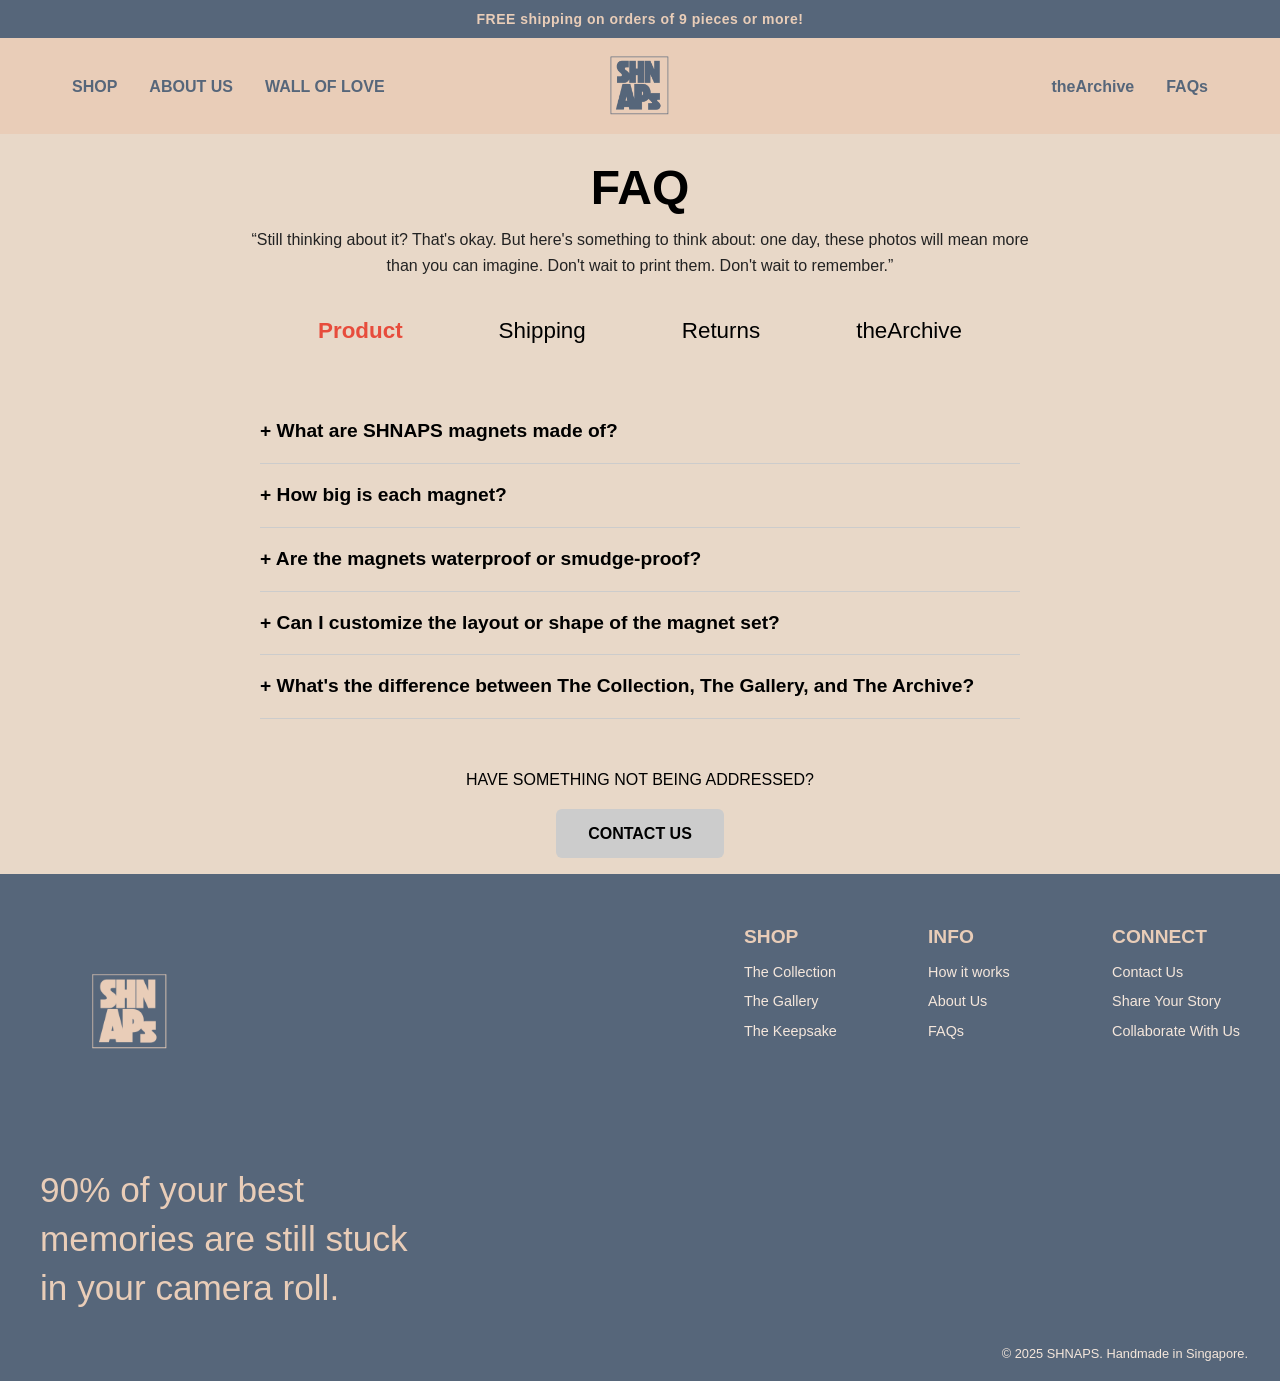
==== faq.html @ 39714084 "Initial commit of new SHNAPS website version" ====
<!DOCTYPE html>
<html lang="en">
<head>
    <meta charset="UTF-8">
    <meta name="viewport" content="width=device-width, initial-scale=1.0">
    <title>Document</title>
    <link rel="stylesheet" href="style.css">
</head>
<body>
    <div class="announcement-bar">
        FREE shipping on orders of 9 pieces or more!
    </div>
    
    <header class="container navbar">
        <div class="navbar-inner">
            <nav class="nav-left">
                <a href="shop.html">SHOP</a>
                <a href="#">ABOUT US</a>
                <a href="walloflove.html">WALL OF LOVE</a>
            </nav>
    
            <div class="logo">
                <a href="index.html">
                    <img src="assets/logos/SHNAPS BLUE LOGO.png" alt="SHNAPS Logo">
                </a>
            </div>
    
            <nav class="nav-right">
                <a href="theArchive.html">theArchive</a>
                <a href="faq.html">FAQs</a>
            </nav>
        </div>
    </header>

    <section class="faq-page">

        <h1 class="faq-heading">FAQ</h1>
        <p class="faq-subtext">
            “Still thinking about it? That's okay. But here's something to think about: one day, these photos will mean more
            than you can imagine. Don't wait to print them. Don't wait to remember.”
        </p>

        <div class="faq-tabs">
            <button class="tab active" data-tab="product">Product</button>
            <button class="tab" data-tab="shipping">Shipping</button>
            <button class="tab" data-tab="returns">Returns</button>
            <button class="tab" data-tab="archive">theArchive</button>
        </div>

        <div class="faq-content" id="product">
            <div class="faq-item">
                <div class="faq-question">What are SHNAPS magnets made of?</div>
                <div class="faq-answer">
                    Each magnet is made with high-quality photo paper and a strong magnetic backing, finished with a matte
                    coating to resist fingerprints and light scratches.
                </div>
            </div>
            <div class="faq-item">
                <div class="faq-question">How big is each magnet?</div>
                <div class="faq-answer">Each magnet measures 5x5cm for the standard size, and 7.5x7.5cm for the jumbo size.
                </div>
            </div>

            <div class="faq-item">
                <div class="faq-question">Are the magnets waterproof or smudge-proof?</div>
                <div class="faq-answer">Yes! All magnets are smudge-proof and water-resistant thanks to their matte finish.</div>
            </div>


            <div class="faq-item">
                <div class="faq-question">Can I customize the layout or shape of the magnet set?</div>
                <div class="faq-answer">While we offer fixed layouts, we occasionally open up slots for custom designs — stay
                    tuned on our IG!</div>
            </div>
            <div class="faq-item">
                <div class="faq-question">What's the difference between The Collection, The Gallery, and The Archive?</div>
                <div class="faq-answer">The Collection (9pcs), The Gallery (18pcs), and The Archive (48pcs/108pcs) vary in
                    number of magnets and packaging style — The Archive includes a board!</div>
            </div>
        </div>

        <div class="faq-content" id="shipping" style="display:none">
            <div class="faq-item">
                <div class="faq-question">How long does shipping take?</div>
                <div class="faq-answer">It takes 2-4 working days to ship out orders. Delivery can take another 2-4 days,
                    depending on your location.</div>
            </div>
            <div class="faq-item">
                <div class="faq-question">Do you ship overseas?</div>
                <div class="faq-answer">Currently, we ship only within Singapore. Stay tuned for international options!</div>
            </div>
            <div class="faq-item">
                <div class="faq-question">How much is delivery?</div>
                <div class="faq-answer">Delivery is FREE with 9 or more pieces. Otherwise, a flat $3 delivery fee applies.</div>
            </div>
        </div>

        <div class="faq-content" id="returns" style="display:none">
            <div class="faq-item">
                <div class="faq-question">What if my magnets arrive damaged?</div>
                <div class="faq-answer">Let us know with a photo within 48 hours and we'll send a replacement!</div>
            </div>
            <div class="faq-item">
                <div class="faq-question">Do you accept refunds?</div>
                <div class="faq-answer">Due to the custom nature of SHNAPS, we don't offer refunds, but we're happy to assist if
                    anything's wrong.</div>
            </div>
        </div>

        <div class="faq-content" id="archive" style="display:none">
            <div class="faq-item">
                <div class="faq-question">What's included in The Archive bundle?</div>
                <div class="faq-answer">A laser-engraved steel board, your first set of magnets, a gift box, and reminders to
                    complete your year.</div>
            </div>
            <div class="faq-item">
                <div class="faq-question">How do I submit more photos each month?</div>
                <div class="faq-answer">We'll email or text you every month with a link to upload new images!</div>
            </div>
            <div class="faq-item">
                <div class="faq-question">What if I forget to upload one month?</div>
                <div class="faq-answer">No worries — we'll follow up and you can always submit past months if needed.</div>
            </div>
        </div>
        <div class="faq-contact">
            <p>HAVE SOMETHING NOT BEING ADDRESSED?</p>
            <a href="#" class="contact-btn">CONTACT US</a>
        </div>
    </section>

    <footer class="site-footer">
        <div class="footer-container">
            <!-- Left column -->
            <div class="footer-left">
                <a href="#">
                    <img src="assets/logos/SHNAPS PINK LOGO.png" alt="SHNAPS Logo" class="footer-logo" />
                </a>
                <div class="footer-socials">
                    <a href="https://www.instagram.com/shnaps.co/" target="_blank"><i class="fab fa-instagram"></i></a>
                    <a href="https://www.tiktok.com/@shnaps.co"><i class="fab fa-tiktok"></i></a>
                    <a href="shop.html"><i class="fas fa-shopping-cart"></i></a>
                </div>
                <p class="footer-tagline">90% of your best memories are still stuck in your camera roll.</p>
            </div>
    
            <!-- Middle column -->
            <div class="footer-links">
                <div>
                    <h4>SHOP</h4>
                    <a href="shop.html">The Collection</a>
                    <a href="shop.html">The Gallery</a>
                    <a href="shop.html">The Keepsake</a>
                </div>
                <div>
                    <h4>INFO</h4>
                    <a href="shop.html#how-it-works">How it works</a>
                    <a href="#">About Us</a>
                    <a href="faq.html">FAQs</a>
                </div>
                <div>
                    <h4>CONNECT</h4>
                    <a href="#">Contact Us</a>
                    <a href="walloflove.html">Share Your Story</a>
                    <a href="#">Collaborate With Us</a>
                </div>
            </div>
        </div>
    
        <div class="footer-bottom">
            <p>© 2025 SHNAPS. Handmade in Singapore.</p>
        </div>
    </footer>

    <script src="script.js" defer></script>
</body>
</html>
---- style.css ----
:root {
    /* Layout */
    --max-width: 1200px;
    --section-padding: 4rem;

    /*======================== Colors ========================*/
    /* Background Color */
    --bg-color-1: #E9CDB8;
    --bg-color-2: #EAD6C8;
    --primary-color: #56667A;
    --accent-color-notice: #F4B942;
    --accent-color-logos: #699BBE;
    /* Text Color */
    --text-dark: #56667A;
    --text-light: #E9CDB8;
    --text-black: #000000;
    /* Buttons Color */
    --btn-primary-blue: #56667A;
    --btn-primary-beige: #E9CDB8;

    /* Typography */
    --heading-font: 'Poppins', sans-serif;
    --body-font: 'Inter', sans-serif;

    /* Effects */
    --shadow-soft: 0 8px 16px rgba(0, 0, 0, 0.1);
    --radius: 12px;
    --border: 1px solid #ffffff;
}

/*================== GLOBAL RESETS ==================*/
* {
    margin: 0;
    padding: 0;
    box-sizing: border-box;
}

body {
    font-family: var(--body-font);
    background-color: var(--bg-color-1);
    color: var(--text-black);
    line-height: 1.6;
}

.container {
    max-width: var(--max-width);
    margin: 0 auto;
    padding: 0 2.5rem;
}

img {
    display: block;
}

a {
    color: inherit;
    text-decoration: none;
}

button {
    font-family: var(--body-font);
    border: none;
    border-radius: var(--radius);
    cursor: pointer;
}
/*================== ANNOUNCEMENT BAR ==================*/
.announcement-bar {
    background-color: var(--primary-color);
    /* or a highlight color */
    color: var(--text-light);
    text-align: center;
    font-size: 0.875rem;
    font-weight: 600;
    padding: 0.5rem 1rem;
    font-family: var(--heading-font);
    letter-spacing: 0.5px;
}

/*================== NAVBAR ==================*/
.navbar {
    background-color: var(--bg-color-1);
    position: relative;
    z-index: 1000;
    color: var(--btn-primary-blue);
    font-weight: bold;
    padding: 0.5rem 0;
}

.navbar-inner {
    display: flex;
    justify-content: space-between;
    align-items: center;
    padding: 0rem 2rem;
    height: 80px;
    position: relative;
}

.nav-left a,
.nav-right a {
    position: relative;
    text-decoration: none;
    color: var(--btn-primary-blue);
    transition: color 0.3s;
}

.nav-left a::after,
.nav-right a::after {
    content: "";
    position: absolute;
    bottom: -4px;
    left: 0;
    width: 0%;
    height: 2px;
    background-color: var(--btn-primary-blue);
    transition: width 0.3s ease-in-out;
}

.nav-left a:hover::after,
.nav-right a:hover::after {
    width: 100%;
}

.nav-left a:hover,
.nav-right a:hover {
    color: #1d3a4c;
}

.nav-left,
.nav-right {
    display: flex;
    gap: 2rem;
    align-items: center;
}

.logo {
    position: absolute;
    left: 50%;
    top: 50%;
    transform: translate(-50%, -50%);
    z-index: 10;
    padding: 0 0.5rem;
}

.logo img {
    max-height: 140px;
    width: auto;
    display: block;
}

.shop-title {
    text-align: center;
    margin: 2rem auto;
}

.shop-title h1 {
    font-size: 2.5rem;
    font-weight: 700;
    color: var(--text-dark);
    letter-spacing: 1px;
}

/*================== HERO ==================*/
.hero {
    background-color: var(--bg-color-1);
    padding: 3rem 0 3rem 0;
}

.hero-content {
    display: flex;
    flex-wrap: wrap;
    justify-content: space-between;
    align-items: center;
    gap: 3rem;
}

.hero-text {
    flex: 1 1 480px;
    max-width: 600px;
}

.hero-text h1 {
    font-size: 2.5rem;
    font-weight: 800;
    line-height: 1.2;
    font-family: var(--heading-font);
    color: var(--text-dark);
}

.hero-text h1 span {
    color: var(--primary-color);
}

.hero-text p {
    margin-top: 1rem;
    font-size: 1.125rem;
    color: var(--text-dark);
    font-family: var(--body-font);
}

.hero-buttons {
    display: flex;
    gap: 1rem;
    margin-top: 2rem;
}

/* Button styles */
.btn {
    padding: 0.75rem 1.5rem;
    font-weight: bold;
    border-radius: var(--radius);
    transition: all 0.3s ease;
    text-align: center;
}

.btn-primary {
    background-color: var(--btn-primary-blue);
    color: white;
}

.btn-primary:hover {
    background-color: #1d3a4c;
}

.btn-outline {
    border: 2px solid var(--btn-primary-blue);
    color: var(--btn-primary-blue);
    background-color: transparent;
}

.btn-outline:hover {
    background-color: var(--btn-primary-blue);
    color: white !important;
}

.hero-image {
    flex: 1 1 400px;
    max-width: 480px;
}

.hero-image img {
    width: 100%;
    height: auto;
    border-radius: var(--radius);
    box-shadow: var(--shadow-soft);
}

/*================== ABOUT SECTION ==================*/
.moments {
    background-color: var(--bg-color-2);
    padding: 4rem 0;
    text-align: center;
}

.moments h2 {
    font-family: var(--heading-font);
    font-size: 2rem;
    font-weight: 800;
    color: var(--text-dark);
    margin-bottom: 1rem;
}

.moments p {
    max-width: 800px;
    margin: 0 auto 2.5rem;
    color: var(--text-dark);
    font-size: 1.1rem;
    line-height: 1.6;
}

.moments-gallery {
    display: flex;
    flex-wrap: wrap;
    justify-content: center;
    gap: 1.5rem;
}

/* The magnet box */
.moment {
    width: 130px;
    height: 130px;
    border-radius: var(--radius);
    overflow: hidden;
    box-shadow: var(--shadow-soft);
    background-color: var(--bg-color-1);
    flex-shrink: 0;
    position: relative;
    display: flex;
    align-items: center;
    justify-content: center;
}

/* Make the image fill it entirely */
.moment img {
    width: 200PX;
    height: 200px;
    display: block;
    object-fit: cover;
    object-position: center;
    transform: scale(1.2);
transition: transform 0.3s ease;
}

.moment img:hover {
    transform: scale(1.35);
}

/*================== CAROUSEL SECTION ==================*/
.camera-roll {
    background-color: var(--bg-color-1);
    padding: 3.5rem 0;
    text-align: center;
}

.camera-roll h2 {
    font-family: var(--heading-font);
    font-size: 2rem;
    font-weight: 800;
    color: var(--text-dark);
    margin-bottom: 0rem;
}

.carousel-container {
    position: relative;
    overflow: hidden;
    max-width: 1100px;
    min-height: 380px;
    margin: 0 auto;
    display: flex;
    align-items: center;
    justify-content: center;
    padding: 0 2rem;
}

.carousel-track {
    display: flex;
    gap: 2rem;
    justify-content: center;
    align-items: center;
    transition: transform 0.5s ease-in-out;
}

.carousel-image {
    width: 240px;
    height: 240px;
    border-radius: var(--radius);
    overflow: hidden;
    box-shadow: var(--shadow-soft);
    background-color: var(--bg-color-2);
    transition: transform 0.3s ease, filter 0.3s ease, opacity 0.3s ease;
    flex-shrink: 0;
    display: flex;
    align-items: center;
    justify-content: center;
}

.carousel-image img {
    width: 100%;
    height: 100%;
    object-fit: cover;
    display: block;
}

.carousel-image.main {
    flex: 0 0 auto;
    width: 280px;
    height: 280px;
    z-index: 2;
}

.carousel-image.blurred {
    filter: blur(4px);
    opacity: 0.6;
    z-index: 1;
    transform: scale(0.9);
}

.carousel-btn {
    position: absolute;
    top: 50%;
    transform: translateY(-50%);
    background-color: rgba(255, 255, 255, 0.6);
    border: none;
    padding: 0.5rem 1rem;
    font-size: 2rem;
    cursor: pointer;
    z-index: 10;
    border-radius: 50%;
    transition: background 0.3s;
}

.carousel-btn:hover {
    background-color: rgba(255, 255, 255, 0.9);
}

.carousel-btn.left {
    left: 10px;
}

.carousel-btn.right {
    right: 10px;
}

.carousel-indicators {
    display: flex;
    justify-content: center;
    margin-top: 1.5rem;
    gap: 0.5rem;
}

.carousel-indicators .dot {
    width: 10px;
    height: 10px;
    border-radius: 50%;
    background-color: #ccc;
    transition: background-color 0.3s ease;
}

.carousel-indicators .dot.active {
    background-color: var(--primary-color);
}

/*================== PRICING SECTION ==================*/
.pricing {
  background-color: var(--bg-color-2);
  padding: 4rem 2rem;
  text-align: center;
}

.pricing h2 {
  font-family: var(--heading-font);
  font-size: 2rem;
  font-weight: 800;
  color: var(--text-dark);
  margin-bottom: 0.5rem;
}

.pricing-subtext {
  color: var(--text-dark);
  font-size: 1.1rem;
  margin-bottom: 2.5rem;
}

.pricing-cards {
  display: flex;
  justify-content: center;
  flex-wrap: wrap;
  gap: 2rem;
}

.pricing-card {
  background-color: var(--bg-color-1);
  border: 1px solid rgba(0, 0, 0, 0.1);
  border-radius: var(--radius);
  padding: 2rem 1.5rem;
  width: 280px;
  box-shadow: var(--shadow-soft);
  display: flex;
  flex-direction: column;
  align-items: center;
  transition: transform 0.3s ease;
}

.pricing-card:hover {
  transform: translateY(-5px);
}

.pricing-card h3 {
  font-family: var(--heading-font);
  font-size: 1.25rem;
  margin-bottom: 0.25rem;
  color: var(--text-dark);
}

.price {
  font-size: 1.75rem;
  font-weight: bold;
  color: var(--text-dark);
  margin-bottom: 1rem;
}

.pricing-card p {
  color: var(--text-dark);
  margin-bottom: 1rem;
  font-size: 0.95rem;
}

.pricing-card ul {
  list-style: none;
  padding: 0;
  margin-bottom: 1.5rem;
}

.pricing-card li {
  margin-bottom: 0.5rem;
  font-size: 0.9rem;
  color: var(--text-dark);
}

.pricing-card button {
  background-color: var(--primary-color);
  color: white;
  padding: 0.75rem 1.5rem;
  border: none;
  border-radius: var(--radius);
  cursor: pointer;
  font-weight: bold;
  transition: background-color 0.3s;
}

.pricing-card button:hover {
  background-color: #1d3a4c;
}

/* Highlighted Card */
.pricing-card.featured {
  border: 2px solid var(--primary-color);
  position: relative;
}

.badge {
  position: absolute;
  top: -12px;
  background-color: var(--accent-color-notice);
  color: white;
  font-size: 0.75rem;
  padding: 0.25rem 0.75rem;
  border-radius: 12px;
  font-weight: bold;
}

/*================== FOOTER SECTION ==================*/
.site-footer {
    background-color: #56667a;
    color: #f5e7dc;
    padding: 3rem 2rem 1rem;
    font-family: var(--body-font);
}

.footer-container {
    display: flex;
    justify-content: space-between;
    flex-wrap: wrap;
    gap: 2rem;
    max-width: 1200px;
    margin: 0 auto;
}

.footer-left {
    display: flex;
    flex-direction: column;
    align-items: flex-start;
    max-width: 25rem;
}

.footer-logo {
    width: 180px;
    height: auto;
    display: block;
    margin-top: 0;
    padding-bottom: 0;
}

.footer-socials {
    display: flex;
    gap: 1rem;
    font-size: 1.3rem;
    padding: 0 20px;
}

.footer-socials i {
    font-size: 1.5rem;
    color: var(--bg-color-1);
    margin-right: 1rem;
    transition: opacity 0.3s;
}

.footer-socials i:hover {
    opacity: 0.7;
}

.footer-tagline {
    margin-top: 1.5rem;
    font-size: 2.2rem;
    color: var(--text-light);
    line-height: 1.4;
}

.footer-links {
    max-width: 35rem;
    display: flex;
    gap: 4rem;
    flex: 1;
    flex-wrap: wrap;
    justify-content: flex-end;
    text-align: left;
}

.footer-links div {
    min-width: 120px;
}

.footer-links h4 {
    font-size: 1.2rem;
    margin-bottom: 0.5rem;
    color: var(--bg-color-1);
}

.footer-links a {
    display: block;
    font-size: 0.9rem;
    color: #f5e7dc;
    text-decoration: none;
    margin-bottom: 0.4rem;
    transition: color 0.3s;
}

.footer-links a:hover {
    color: #ffffff;
}

.footer-bottom {
    text-align: right;
    margin-top: 2rem;
    font-size: 0.8rem;
    color: #f5e7dc;
}

/*================================= SHOP PAGE =================================*/
.shop-hero {
    background-color: var(--bg-color-2);
    display: flex;
    flex-direction: column;
}

.product-section {
    background-color: var(--bg-color-2);
    padding: 4rem 2rem;
    padding: 6rem;
}

.product-section.alt {
    background-color: var(--bg-color-1);
}

.product-content {
    display: flex;
    flex-wrap: wrap;
    align-items: center;
    justify-content: space-between;
    gap: 2rem;
    max-width: 1200px;
    margin: 0 auto;
}

.product-images img {
    width: 100%;
    max-width: 340px;
    border-radius: var(--radius);
    box-shadow: var(--shadow-soft);
}

.product-description {
    flex: 1;
    min-width: 300px;
    max-width: 540px;
}

.product-description h3 {
    font-family: var(--heading-font);
    font-size: 1.5rem;
    font-weight: bold;
    color: var(--text-dark);
    margin-bottom: 0.75rem;
}

.product-description p {
    font-size: 1rem;
    line-height: 1.6;
    color: var(--text-dark);
    margin-bottom: 1.25rem;
}

.shop-btn {
    background-color: var(--btn-primary-blue);
    color: white;
    padding: 0.75rem 1.5rem;
    border-radius: var(--radius);
    font-weight: bold;
    text-decoration: none;
    transition: background-color 0.3s;
}

.btn:hover {
    background-color: #2f4359;
}

/* HOW IT WORKS */

.how-it-works {
    background-color: var(--bg-color-2);
    padding: 4rem 2rem;
    text-align: center;
}

.how-it-works h2 {
    font-family: var(--heading-font);
    font-size: 1.75rem;
    font-weight: 800;
    color: var(--text-dark);
    margin-bottom: 2.5rem;
}

.steps {
    display: flex;
    flex-wrap: wrap;
    justify-content: center;
    gap: 3rem;
}

.step {
    flex: 1 1 280px;
    max-width: 300px;
    text-align: center;
}

.step i {
    font-size: 2rem;
    margin-bottom: 0.75rem;
    color: var(--accent-color-logos);
}

.step h4 {
    font-family: var(--heading-font);
    font-size: 1rem;
    font-weight: 600;
    color: var(--text-dark);
    margin-bottom: 0.5rem;
}

.step p {
    font-size: 0.95rem;
    line-height: 1.5;
    color: var(--text-dark);
}

/* WARNING MODAL */
.modal {
    position: fixed;
    top: 0;
    left: 0;
    width: 100%;
    height: 100%;
    background: rgba(0, 0, 0, 0.5);
    display: none;
    justify-content: center;
    align-items: center;
    z-index: 9999;
}

.modal-content {
    background-color: var(--bg-color-1);
    padding: 2rem;
    border-radius: 12px;
    max-width: 90%;
    text-align: center;
    box-shadow: var(--shadow-soft);
    color: var(--text-dark);
}

.modal-buttons {
    margin-top: 1rem;
}

.modal-buttons button {
    background-color: var(--primary-color);
    color: white;
    padding: 0.6rem 1.2rem;
    border: none;
    margin: 0 0.5rem;
    border-radius: 8px;
    cursor: pointer;
    font-weight: bold;
}

/*================================= WALL OF PAGE =================================*/
/* WALL OF LOVE SECTION */
.wall-of-love {
    padding: 4rem 2rem;
    background-color: var(--bg-color-2);
    text-align: center;
}

.wall-of-love h2 {
    font-size: 2.2rem;
    color: var(--text-dark);
    margin-bottom: 0.5rem;
}

.wall-subtext {
    color: var(--text-dark);
    margin-bottom: 2rem;
    font-size: 1rem;
}

.wall-gallery {
    display: flex;
    flex-wrap: wrap;
    justify-content: center;
    gap: 2rem;
    padding: 2rem 1rem;
}

.wall-tile {
    background-color: var(--bg-color-1);
    padding: 1rem;
    border-radius: 1rem;
    box-shadow: var(--shadow-soft);
    width: 160px;
    text-align: center;
}

.wall-tile:hover {
    transform: scale(1.03);
}

.wall-tile img {
    width: 100%;
    height: 160px;
    object-fit: cover;
    border-radius: 0.5rem;
    display: block;
    margin-bottom: 0.5rem;
}

.wall-tile .quote {
    font-size: 0.85rem;
    color: var(--text-dark);
    line-height: 1.3;
}

/* Submission Call-to-Action */
.submit-section {
    margin-top: 3rem;
}

.submit-section p {
    font-size: 1.1rem;
    margin-bottom: 1rem;
    color: var(--text-dark);
}

.submit-btn {
    background-color: var(--text-dark);
    color: white;
    padding: 0.6rem 1.5rem;
    border: none;
    border-radius: 2rem;
    font-weight: 600;
    font-size: 0.9rem;
    cursor: pointer;
    transition: background-color 0.3s;
}

.submit-btn:hover {
    background-color: #3a4a5e;
}

/*================================= theArchive page =================================*/
/*================== ARCHIVE PAGE THEME OVERRIDES ==================*/
.archive-page {
    --bg-color-1: #37302c;
    --bg-color-2: #453d37;
    --primary-color: #E9CDB8;
    --accent-color-notice: #e2c290;
    --btn-primary-blue: #4a607a;
    --text-dark: #3d3d3d;
    --text-light: #E9CDB8;
}

.archive-hero {
    background-color: var(--bg-color-1);
    padding: 5rem 2rem 3rem;
    text-align: center;
}

.archive-hero h1 {
    font-family: var(--heading-font);
    font-size: 3.2rem;
    color: var(--text-light);
    margin-bottom: 0rem;
    padding-bottom: 0rem;
}

.archive-hero .tagline {
    font-style: italic;
    font-size: 1.2rem;
    color: var(--text-light);
    margin-bottom: 1rem;
}

.archive-hero .description {
    max-width: 680px;
    margin: 2rem auto 0 auto;
    font-size: 1rem;
    color: var(--text-light);
    line-height: 1.6;
}

/* TIP */
.timeline-tip {
    text-align: center;
    font-size: 0.9rem;
    color: var(--text-light);
    opacity: 0.8;
}

/* ===========Timeline============== */
.timeline-section {
    background-color: var(--bg-color-2);
    padding: 4rem 2rem;
}

.timeline-container {
    position: relative;
    max-width: 1280px;
    margin: 0 auto;
}

.timeline-line {
    position: absolute;
    top: 1.6rem;
    left: 0;
    right: 0;
    height: 2px;
    background-color: var(--primary-color);
    opacity: 0.4;
    z-index: 0;
}

.timeline {
    display: flex;
    justify-content: space-between;
    align-items: flex-start;
    position: relative;
    z-index: 2;
}

.timeline-step {
    flex: 1;
    text-align: center;
    position: relative;
}

.timeline-step .dot {
    width: 12px;
    height: 12px;
    background-color: var(--bg-color-2);
    border: 3px solid var(--primary-color);
    border-radius: 50%;
    position: absolute;
    top: 1.2rem;
    left: 50%;
    transform: translateX(-50%);
}

.timeline-step span {
    font-size: 1.6rem;
    display: block;
    margin-top: 2.5rem;
    margin-bottom: 0.5rem;
}

.timeline-step p {
    font-size: 0.9rem;
    margin-left: 1rem;
    color: #f4e6db;
    max-width: 8rem;
}

.emoji-tooltip {
    position: relative;
    display: inline-block;
}

.emoji-tooltip .emoji {
    cursor: pointer;
}

.emoji-tooltip .tooltip {
    visibility: hidden;
    opacity: 0;
    background-color: #333;
    color: #fff;
    text-align: center;
    padding: 6px 10px;
    border-radius: 6px;
    position: absolute;
    bottom: 130%;
    left: 50%;
    transform: translateX(-50%);
    white-space: nowrap;
    z-index: 10;
    font-size: 1.2rem;
    transition: opacity 0.3s ease;
}

.emoji-tooltip:hover .tooltip {
    visibility: visible;
    opacity: 1;
}

/* SHOWCASE */
.showcase-section {
    background-color: var(--bg-color-1);
    padding: 4rem 2rem;
    text-align: center;
}

.showcase-images {
    display: flex;
    flex-wrap: wrap;
    justify-content: center;
    gap: 2rem;
    max-width: 1280px;
    margin: 0 auto;
}

.showcase-images img {
    border-radius: 12px;
    width: 100%;
    max-width: 400px;
    aspect-ratio: 1/1;
}


.material-section {
    background-color: var(--bg-color-2);
    padding: 4rem 2rem;
    color: var(--text-light);
}

.material-grid {
    display: flex;
    flex-wrap: wrap;
    gap: 3rem;
    max-width: 1280px;
    margin: 0 auto;
    align-items: center;
}

.material-grid img {
    width: 100%;
    max-width: 420px;
    border-radius: 10px;
}

.material-content {
    flex: 1;
}

.material-content h2 {
    font-size: 1.8rem;
    margin-bottom: 1rem;
}

.material-content p {
    margin-bottom: 1rem;
    font-size: 1rem;
    line-height: 1.6;
}

.material-content ul {
    list-style: none;
    padding-left: 0;
}

.material-content li {
    font-size: 0.95rem;
    margin-bottom: 0.5rem;
}

.faq-note {
    text-align: center;
    background-color: var(--bg-color-2);
    color: #ffb09c;
    font-size: 0.95rem;
    padding: 2rem 1rem 4rem;
}

.announcement-bar {
    background-color: var(--primary-color);
    color: var(--bg-color-1)
}

.archive-page .navbar a {
    color: var(--text-light);
}

.archive-page .site-footer {
    background-color: var(--bg-color-1);
    color: var(--text-light);
}

.archive-page .site-footer a {
    color: var(--text-light);
}

.archive-page .site-footer a:hover {
    color: var(--primary-color);
}

.archive-page .footer-bottom {
    border-top: 1px solid rgba(255, 255, 255, 0.1);
    color: var(--text-light);
}

.archive-page .site-footer h4 {
    color: var(--text-light);
}

/* =========== FAQ ============== */
.faq-heading {
    font-size: 3rem;
    font-weight: bold;
    color: #000;
}

.faq-subtext {
    font-size: 1rem;
    color: #222;
    max-width: 800px;
    margin: 0 auto 2rem;
    text-align: center;
    opacity: 0;
    transform: translateY(20px);
    animation: fadeInUp 1s ease-out forwards;
    animation-delay: 0.5s;
}

@keyframes fadeInUp {
    to {
        opacity: 1;
        transform: translateY(0);
    }
}

.faq-page {
    background-color: #e8d8c8;
    padding: 1rem 2rem;
    text-align: center;
}

.faq-tabs {
    display: flex;
    justify-content: center;
    gap: 4rem;
    margin-bottom: 3rem;
    flex-wrap: wrap;
}

.faq-tabs .tab {
    font-size: 1.4rem;
    background: none;
    border: none;
    color: black;
    cursor: pointer;
    padding: 0.5rem 1rem;
    transition: all 0.3s ease;
}

.faq-tabs .tab.active {
    color: #e74c3c;
    font-weight: bold;
}

.faq-content {
    max-width: 760px;
    margin: 0 auto;
    text-align: left;
}

.faq-item {
    border-bottom: 1px solid #ccc;
    padding: 1rem 0;
}

.faq-question {
    font-size: 1.2rem;
    font-weight: bold;
    cursor: pointer;
}

.faq-answer {
    font-size: 1rem;
    color: #777;
    margin-top: 0.5rem;
    line-height: 1.6;
    display: none;
}

.faq-item.open .faq-question::before {
    content: "- ";
}

.faq-item:not(.open) .faq-question::before {
    content: "+ ";
}

.faq-item.open .faq-answer {
    display: block;
}

.archive-value {
    background-color: var(--bg-color-2);
    padding: 0rem 2rem;
    text-align: center;
    color: var(--text-light);
}

.archive-value h2 {
    font-size: 2rem;
    margin-bottom: 2rem;
    color: var(--text-light);
}

.value-grid {
    display: grid;
    grid-template-columns: repeat(auto-fit, minmax(250px, 1fr));
    gap: 2rem;
    max-width: 800px;
    margin: 0 auto;
    text-align: center;
}

.value-box p {
    font-size: 1.2rem;
    font-weight: bold;
    margin: 0 0 0.5rem;
}

.value-box span {
    font-size: 0.95rem;
    color: var(--text-light);
    opacity: 0.8;
}

.shop-btn {
    display: inline-block;
    margin-top: 3rem;
    padding: 0.75rem 2rem;
    background-color: var(--btn-primary-blue);
    color: #fff;
    font-weight: bold;
    text-decoration: none;
    border-radius: 6px;
    transition: background 0.3s ease;
}

.shop-btn:hover {
    background-color: #3a5069;
}

.faq-contact {
    margin-top: 3rem;
}

.contact-btn {
    margin-top: 1rem;
    display: inline-block;
    background-color: #ccc;
    color: #000;
    padding: 0.75rem 2rem;
    border-radius: 6px;
    text-decoration: none;
    font-weight: bold;
    transition: background 0.3s;
}

.contact-btn:hover {
    background-color: #bbb;
}
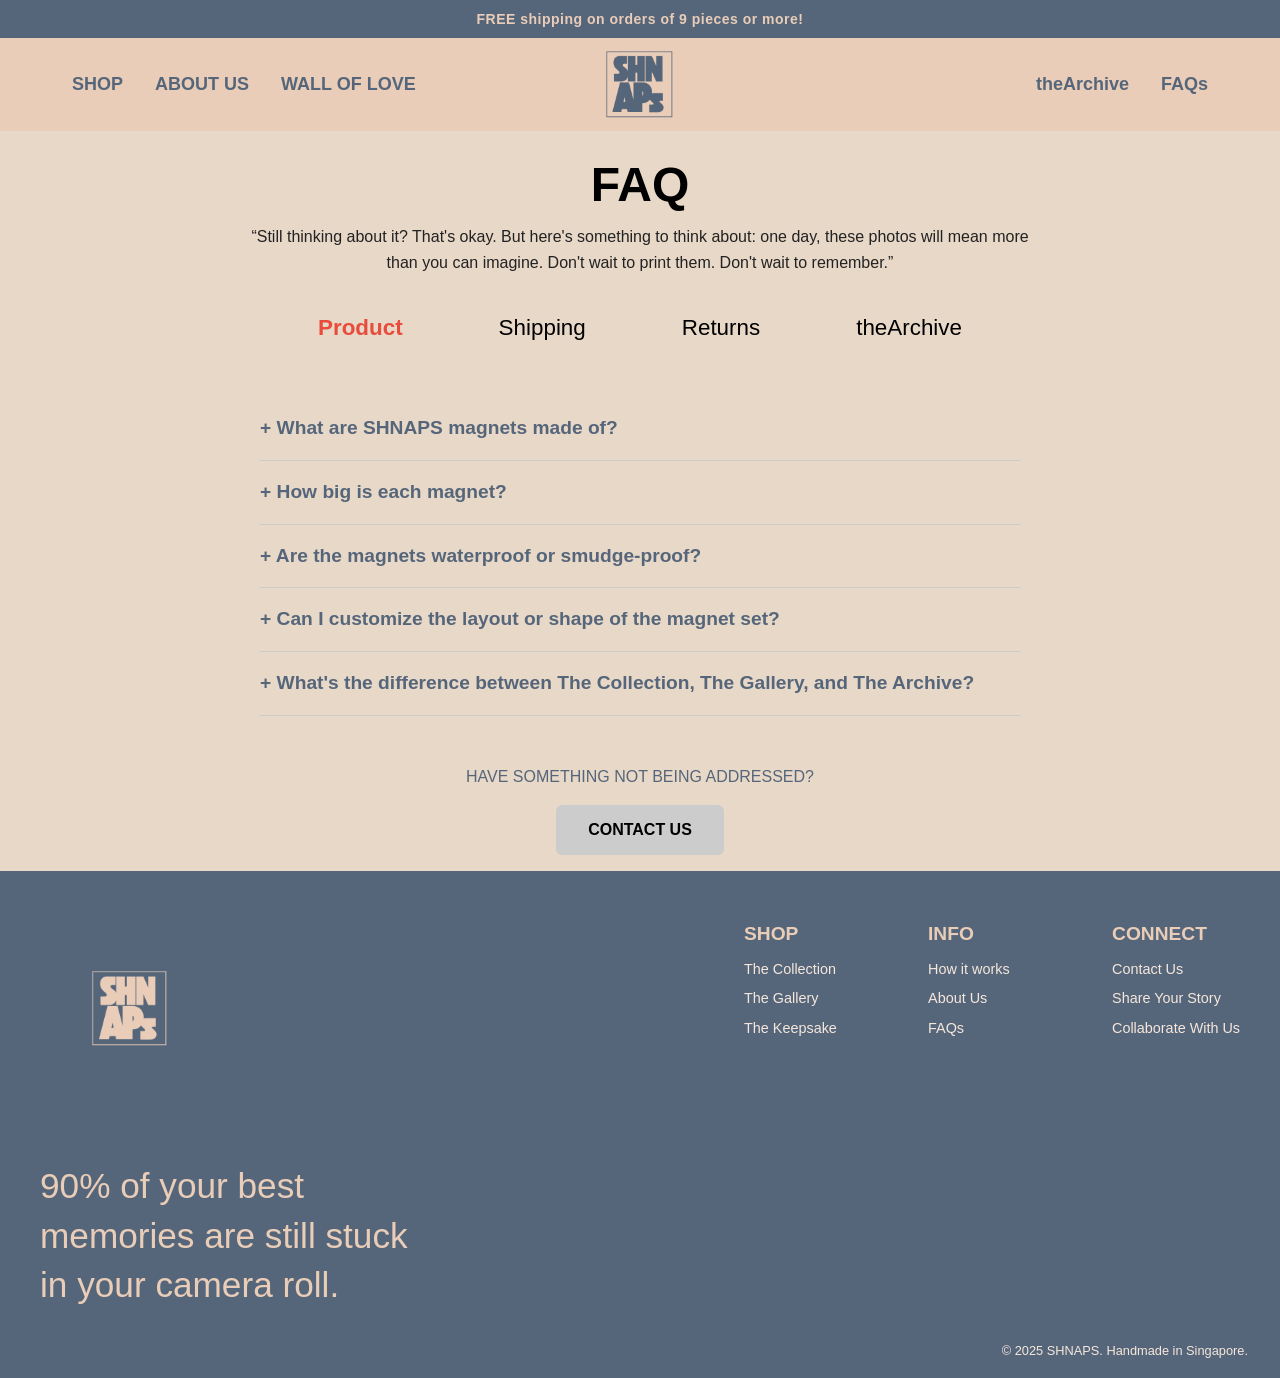
==== commit f7cdeaeb: "add comments and made code cleaner" ====
--- a/faq.html
+++ b/faq.html
@@ -7,30 +7,43 @@
     <link rel="stylesheet" href="style.css">
 </head>
 <body>
-    <div class="announcement-bar">
-        FREE shipping on orders of 9 pieces or more!
+    <!-- ================== SITE HEADER ================== -->
+    <div class="site-header">
+    
+        <!-- 🔔 Announcement Bar -->
+        <div class="announcement-bar">
+            FREE shipping on orders of 9 pieces or more!
+        </div>
+    
+        <!-- 🧭 Navigation Bar -->
+        <header class="container navbar">
+            <div class="navbar-inner">
+    
+                <!-- Left Nav Links -->
+                <nav class="nav-left">
+                    <a href="shop.html">SHOP</a>
+                    <a href="#">ABOUT US</a>
+                    <a href="walloflove.html">WALL OF LOVE</a>
+                </nav>
+    
+                <!-- Center Logo -->
+                <div class="logo">
+                    <a href="index.html">
+                        <img src="assets/logos/SHNAPS BLUE LOGO.png" alt="SHNAPS Logo">
+                    </a>
+                </div>
+    
+                <!-- Burger Icon -->
+                <button class="menu-toggle" id="menuToggle" onclick="toggleMenu()">☰</button>
+    
+                <!-- Right Nav Links -->
+                <nav class="nav-right">
+                    <a href="theArchive.html">theArchive</a>
+                    <a href="faq.html">FAQs</a>
+                </nav>
+            </div>
+        </header>
     </div>
-    
-    <header class="container navbar">
-        <div class="navbar-inner">
-            <nav class="nav-left">
-                <a href="shop.html">SHOP</a>
-                <a href="#">ABOUT US</a>
-                <a href="walloflove.html">WALL OF LOVE</a>
-            </nav>
-    
-            <div class="logo">
-                <a href="index.html">
-                    <img src="assets/logos/SHNAPS BLUE LOGO.png" alt="SHNAPS Logo">
-                </a>
-            </div>
-    
-            <nav class="nav-right">
-                <a href="theArchive.html">theArchive</a>
-                <a href="faq.html">FAQs</a>
-            </nav>
-        </div>
-    </header>
 
     <section class="faq-page">
 
--- a/style.css
+++ b/style.css
@@ -1,57 +1,76 @@
 :root {
-    /* Layout */
+    /*================== Layout ==================*/
     --max-width: 1200px;
     --section-padding: 4rem;
-
-    /*======================== Colors ========================*/
-    /* Background Color */
-    --bg-color-1: #E9CDB8;
-    --bg-color-2: #EAD6C8;
-    --primary-color: #56667A;
-    --accent-color-notice: #F4B942;
-    --accent-color-logos: #699BBE;
-    /* Text Color */
-    --text-dark: #56667A;
-    --text-light: #E9CDB8;
+    --container-padding: 2.5rem;
+
+    /*================== Colors ==================*/
+    /* Background */
+    --bg-color-1: #e9cdb8;
+    --bg-color-2: #ead6c8;
+
+    /* Text */
     --text-black: #000000;
-    /* Buttons Color */
-    --btn-primary-blue: #56667A;
-    --btn-primary-beige: #E9CDB8;
-
-    /* Typography */
+    --text-dark: #56667a;
+    --text-light: #e9cdb8;
+
+    /* Buttons */
+    --btn-primary-blue: #56667a;
+    --btn-primary-beige: #e9cdb8;
+
+    /* Accent */
+    --primary-color: #56667a;
+    --accent-color-notice: #f4b942;
+    --accent-color-logos: #699bbe;
+
+    /*================== Typography ==================*/
     --heading-font: 'Poppins', sans-serif;
     --body-font: 'Inter', sans-serif;
 
-    /* Effects */
+    /*================== Effects ==================*/
     --shadow-soft: 0 8px 16px rgba(0, 0, 0, 0.1);
     --radius: 12px;
-    --border: 1px solid #ffffff;
-}
-
-/*================== GLOBAL RESETS ==================*/
+    --border: 1px solid black;
+}
+
+/*================== GLOBAL RESET ==================*/
 * {
     margin: 0;
     padding: 0;
     box-sizing: border-box;
 }
 
+html {
+    scroll-behavior: smooth;
+}
+
 body {
     font-family: var(--body-font);
     background-color: var(--bg-color-1);
-    color: var(--text-black);
+    color: var(--text-dark);
     line-height: 1.6;
+    font-size: 16px;
 }
 
 .container {
-    max-width: var(--max-width);
+    max-width: 1200px;
     margin: 0 auto;
-    padding: 0 2.5rem;
-}
-
-img {
+    padding-left: 1.5rem;
+    padding-right: 1.5rem;
+}
+
+/*================== MEDIA ==================*/
+img,
+picture,
+video,
+canvas,
+svg {
     display: block;
-}
-
+    max-width: 100%;
+    height: auto;
+}
+
+/*================== TYPOGRAPHY ==================*/
 a {
     color: inherit;
     text-decoration: none;
@@ -62,37 +81,58 @@
     border: none;
     border-radius: var(--radius);
     cursor: pointer;
-}
-/*================== ANNOUNCEMENT BAR ==================*/
+    background: none;
+    padding: 0;
+}
+/*================================================ FOOTER & HEADER  ================================================*/
+/* ================================ HEADER ================================ */
+/* ANNOUNCEMENT BAR */
 .announcement-bar {
-    background-color: var(--primary-color);
-    /* or a highlight color */
+    background-color: var(--bg-color-1);
     color: var(--text-light);
+    font-family: var(--heading-font);
     text-align: center;
     font-size: 0.875rem;
     font-weight: 600;
     padding: 0.5rem 1rem;
-    font-family: var(--heading-font);
     letter-spacing: 0.5px;
 }
 
-/*================== NAVBAR ==================*/
+/* HEADER WRAPPER */
+.site-header {
+    background-color: var(--bg-color-1);
+    position: sticky;
+    top: 0;
+    z-index: 999;
+}
+
+/* NAVBAR */
 .navbar {
     background-color: var(--bg-color-1);
-    position: relative;
+    padding: 2rem 0;
+    width: 100%;
+    position: sticky;
+    top: 0;
+    font-weight: bold;
+    font-size: 18px;
     z-index: 1000;
-    color: var(--btn-primary-blue);
-    font-weight: bold;
-    padding: 0.5rem 0;
 }
 
 .navbar-inner {
+    max-width: var(--max-width);
+    margin: 0 auto;
+    padding: 0 2rem;
     display: flex;
     justify-content: space-between;
     align-items: center;
-    padding: 0rem 2rem;
-    height: 80px;
     position: relative;
+}
+
+.nav-left,
+.nav-right {
+    display: flex;
+    gap: 2rem;
+    align-items: center;
 }
 
 .nav-left a,
@@ -115,64 +155,159 @@
     transition: width 0.3s ease-in-out;
 }
 
+.nav-left a:hover,
+.nav-right a:hover {
+    color: #1d3a4c;
+}
+
 .nav-left a:hover::after,
 .nav-right a:hover::after {
     width: 100%;
 }
 
-.nav-left a:hover,
-.nav-right a:hover {
-    color: #1d3a4c;
-}
-
-.nav-left,
-.nav-right {
-    display: flex;
-    gap: 2rem;
-    align-items: center;
-}
-
 .logo {
     position: absolute;
     left: 50%;
-    top: 50%;
-    transform: translate(-50%, -50%);
+    transform: translateX(-50%);
     z-index: 10;
-    padding: 0 0.5rem;
 }
 
 .logo img {
-    max-height: 140px;
+    max-height: 160px;
     width: auto;
+}
+
+/* HAMBURGER MENU */
+.menu-toggle {
+    display: none;
+    /* only show on mobile via media query */
+    position: absolute;
+    top: 1rem;
+    right: 1.5rem;
+    font-size: 2rem;
+    background: none;
+    border: none;
+    color: var(--text-dark);
+    /* or a fallback like #3d3d3d */
+    cursor: pointer;
+    z-index: 1001;
+}
+
+/* ================================ FOOTER ================================ */
+.site-footer {
+    background-color: #56667a;
+    color: #f5e7dc;
+    padding: 3rem 2rem 1rem;
+    font-family: var(--body-font);
+}
+
+.footer-container {
+    display: flex;
+    justify-content: space-between;
+    flex-wrap: wrap;
+    gap: 2rem;
+    max-width: 1200px;
+    margin: 0 auto;
+}
+
+.footer-left {
+    display: flex;
+    flex-direction: column;
+    align-items: flex-start;
+    max-width: 25rem;
+}
+
+.footer-logo {
+    width: 180px;
+    height: auto;
     display: block;
-}
-
-.shop-title {
-    text-align: center;
-    margin: 2rem auto;
-}
-
-.shop-title h1 {
-    font-size: 2.5rem;
-    font-weight: 700;
-    color: var(--text-dark);
-    letter-spacing: 1px;
-}
-
-/*================== HERO ==================*/
+    margin-top: 0;
+    padding-bottom: 0;
+}
+
+.footer-socials {
+    display: flex;
+    gap: 1rem;
+    font-size: 1.3rem;
+    padding: 0 20px;
+}
+
+.footer-socials i {
+    font-size: 1.5rem;
+    color: var(--bg-color-1);
+    margin-right: 1rem;
+    transition: opacity 0.3s;
+}
+
+.footer-socials i:hover {
+    opacity: 0.7;
+}
+
+.footer-tagline {
+    margin-top: 1.5rem;
+    font-size: 2.2rem;
+    color: var(--text-light);
+    line-height: 1.4;
+}
+
+.footer-links {
+    max-width: 35rem;
+    display: flex;
+    gap: 4rem;
+    flex: 1;
+    flex-wrap: wrap;
+    justify-content: flex-end;
+    text-align: left;
+}
+
+.footer-links div {
+    min-width: 120px;
+}
+
+.footer-links h4 {
+    font-size: 1.2rem;
+    margin-bottom: 0.5rem;
+    color: var(--bg-color-1);
+}
+
+.footer-links a {
+    display: block;
+    font-size: 0.9rem;
+    color: #f5e7dc;
+    text-decoration: none;
+    margin-bottom: 0.4rem;
+    transition: color 0.3s;
+}
+
+.footer-links a:hover {
+    color: #ffffff;
+}
+
+.footer-bottom {
+    text-align: right;
+    margin-top: 2rem;
+    font-size: 0.8rem;
+    color: #f5e7dc;
+}
+
+/*================================================ INDEX.HTML  ================================================*/
+/* === HERO SECTION === */
 .hero {
     background-color: var(--bg-color-1);
-    padding: 3rem 0 3rem 0;
+    padding: 3rem 0;
 }
 
 .hero-content {
-    display: flex;
-    flex-wrap: wrap;
+    max-width: var(--max-width);
+    margin: 0 auto;
+    padding: 0 2rem;
+    display: flex;
     justify-content: space-between;
     align-items: center;
-    gap: 3rem;
-}
-
+    gap: 8rem;
+}
+
+/* HERO SECTION LEFT SIDE */
 .hero-text {
     flex: 1 1 480px;
     max-width: 600px;
@@ -187,7 +322,7 @@
 }
 
 .hero-text h1 span {
-    color: var(--primary-color);
+    color: #8797AF;
 }
 
 .hero-text p {
@@ -203,7 +338,7 @@
     margin-top: 2rem;
 }
 
-/* Button styles */
+/* Button styles for Hero Section */
 .btn {
     padding: 0.75rem 1.5rem;
     font-weight: bold;
@@ -229,9 +364,10 @@
 
 .btn-outline:hover {
     background-color: var(--btn-primary-blue);
-    color: white !important;
-}
-
+    color: white;
+}
+
+/* HERO SECTION RIGHT SIDE */
 .hero-image {
     flex: 1 1 400px;
     max-width: 480px;
@@ -244,7 +380,7 @@
     box-shadow: var(--shadow-soft);
 }
 
-/*================== ABOUT SECTION ==================*/
+/* === ABOUT SECTION === */
 .moments {
     background-color: var(--bg-color-2);
     padding: 4rem 0;
@@ -297,14 +433,14 @@
     object-fit: cover;
     object-position: center;
     transform: scale(1.2);
-transition: transform 0.3s ease;
+    transition: transform 0.3s ease;
 }
 
 .moment img:hover {
     transform: scale(1.35);
 }
 
-/*================== CAROUSEL SECTION ==================*/
+/*=== CAROUSEL SECTION === */
 .camera-roll {
     background-color: var(--bg-color-1);
     padding: 3.5rem 0;
@@ -419,7 +555,7 @@
     background-color: var(--primary-color);
 }
 
-/*================== PRICING SECTION ==================*/
+/* === PRICING SECTION === */
 .pricing {
   background-color: var(--bg-color-2);
   padding: 4rem 2rem;
@@ -528,104 +664,19 @@
   font-weight: bold;
 }
 
-/*================== FOOTER SECTION ==================*/
-.site-footer {
-    background-color: #56667a;
-    color: #f5e7dc;
-    padding: 3rem 2rem 1rem;
-    font-family: var(--body-font);
-}
-
-.footer-container {
-    display: flex;
-    justify-content: space-between;
-    flex-wrap: wrap;
-    gap: 2rem;
-    max-width: 1200px;
-    margin: 0 auto;
-}
-
-.footer-left {
-    display: flex;
-    flex-direction: column;
-    align-items: flex-start;
-    max-width: 25rem;
-}
-
-.footer-logo {
-    width: 180px;
-    height: auto;
-    display: block;
-    margin-top: 0;
-    padding-bottom: 0;
-}
-
-.footer-socials {
-    display: flex;
-    gap: 1rem;
-    font-size: 1.3rem;
-    padding: 0 20px;
-}
-
-.footer-socials i {
-    font-size: 1.5rem;
-    color: var(--bg-color-1);
-    margin-right: 1rem;
-    transition: opacity 0.3s;
-}
-
-.footer-socials i:hover {
-    opacity: 0.7;
-}
-
-.footer-tagline {
-    margin-top: 1.5rem;
-    font-size: 2.2rem;
-    color: var(--text-light);
-    line-height: 1.4;
-}
-
-.footer-links {
-    max-width: 35rem;
-    display: flex;
-    gap: 4rem;
-    flex: 1;
-    flex-wrap: wrap;
-    justify-content: flex-end;
-    text-align: left;
-}
-
-.footer-links div {
-    min-width: 120px;
-}
-
-.footer-links h4 {
-    font-size: 1.2rem;
-    margin-bottom: 0.5rem;
-    color: var(--bg-color-1);
-}
-
-.footer-links a {
-    display: block;
-    font-size: 0.9rem;
-    color: #f5e7dc;
-    text-decoration: none;
-    margin-bottom: 0.4rem;
-    transition: color 0.3s;
-}
-
-.footer-links a:hover {
-    color: #ffffff;
-}
-
-.footer-bottom {
-    text-align: right;
-    margin-top: 2rem;
-    font-size: 0.8rem;
-    color: #f5e7dc;
-}
-
-/*================================= SHOP PAGE =================================*/
+/*================================================ SHOP.HTML  ================================================*/
+.shop-title {
+    text-align: center;
+    margin: 2rem auto;
+}
+
+.shop-title h1 {
+    font-size: 2.5rem;
+    font-weight: 700;
+    color: var(--text-dark);
+    letter-spacing: 1px;
+}
+
 .shop-hero {
     background-color: var(--bg-color-2);
     display: flex;
@@ -695,10 +746,10 @@
 }
 
 /* HOW IT WORKS */
-
 .how-it-works {
     background-color: var(--bg-color-2);
-    padding: 4rem 2rem;
+    padding: 2rem 2rem;
+    margin: 0;
     text-align: center;
 }
 
@@ -743,7 +794,7 @@
     color: var(--text-dark);
 }
 
-/* WARNING MODAL */
+/* WARNING MODAL TO GO GOOGLE FORMS ORDER */
 .modal {
     position: fixed;
     top: 0;
@@ -782,7 +833,7 @@
     font-weight: bold;
 }
 
-/*================================= WALL OF PAGE =================================*/
+/*================================================ WALLOFLOVE.HTML  ================================================*/
 /* WALL OF LOVE SECTION */
 .wall-of-love {
     padding: 4rem 2rem;
@@ -865,8 +916,8 @@
     background-color: #3a4a5e;
 }
 
-/*================================= theArchive page =================================*/
-/*================== ARCHIVE PAGE THEME OVERRIDES ==================*/
+/*================================================ THEARCHIVE.HTML  ================================================*/
+/*================== THEME OVERRIDES ==================*/
 .archive-page {
     --bg-color-1: #37302c;
     --bg-color-2: #453d37;
@@ -879,7 +930,7 @@
 
 .archive-hero {
     background-color: var(--bg-color-1);
-    padding: 5rem 2rem 3rem;
+    padding: 2rem 2rem 3rem;
     text-align: center;
 }
 
@@ -906,24 +957,27 @@
     line-height: 1.6;
 }
 
-/* TIP */
-.timeline-tip {
-    text-align: center;
-    font-size: 0.9rem;
-    color: var(--text-light);
-    opacity: 0.8;
-}
-
 /* ===========Timeline============== */
 .timeline-section {
     background-color: var(--bg-color-2);
     padding: 4rem 2rem;
+    overflow-x: auto;
 }
 
 .timeline-container {
     position: relative;
     max-width: 1280px;
     margin: 0 auto;
+    overflow-x: auto;
+    overflow-y: visible;
+    padding-bottom: 2rem;
+    -webkit-overflow-scrolling: touch;
+    scrollbar-width: none;
+    z-index: 1;
+}
+
+.timeline-container::-webkit-scrollbar {
+    display: none;
 }
 
 .timeline-line {
@@ -939,10 +993,24 @@
 
 .timeline {
     display: flex;
+    gap: 1rem;
     justify-content: space-between;
     align-items: flex-start;
     position: relative;
     z-index: 2;
+    min-width: 800px
+}
+
+.timeline::before {
+    content: "";
+    position: absolute;
+    top: 1.6rem;
+    left: 0;
+    height: 2px;
+    width: 100%;
+    background-color: var(--primary-color);
+    opacity: 0.4;
+    z-index: 1;
 }
 
 .timeline-step {
@@ -977,61 +1045,33 @@
     max-width: 8rem;
 }
 
-.emoji-tooltip {
-    position: relative;
-    display: inline-block;
-}
-
-.emoji-tooltip .emoji {
+.emoji {
     cursor: pointer;
-}
-
-.emoji-tooltip .tooltip {
-    visibility: hidden;
-    opacity: 0;
-    background-color: #333;
-    color: #fff;
-    text-align: center;
-    padding: 6px 10px;
-    border-radius: 6px;
-    position: absolute;
-    bottom: 130%;
-    left: 50%;
-    transform: translateX(-50%);
-    white-space: nowrap;
-    z-index: 10;
-    font-size: 1.2rem;
-    transition: opacity 0.3s ease;
-}
-
-.emoji-tooltip:hover .tooltip {
-    visibility: visible;
-    opacity: 1;
 }
 
 /* SHOWCASE */
 .showcase-section {
     background-color: var(--bg-color-1);
-    padding: 4rem 2rem;
+    padding: 0rem 2rem;
     text-align: center;
 }
 
 .showcase-images {
-    display: flex;
-    flex-wrap: wrap;
-    justify-content: center;
+    display: grid;
+    grid-template-columns: repeat(3, 1fr);
     gap: 2rem;
     max-width: 1280px;
     margin: 0 auto;
+    padding: 2rem 0;
 }
 
 .showcase-images img {
+    width: 100%;
+    height: auto;
+    aspect-ratio: 1/1;
+    object-fit: cover;
     border-radius: 12px;
-    width: 100%;
-    max-width: 400px;
-    aspect-ratio: 1/1;
-}
-
+}
 
 .material-section {
     background-color: var(--bg-color-2);
@@ -1098,27 +1138,22 @@
 
 .archive-page .site-footer {
     background-color: var(--bg-color-1);
+    color: var(--text-light) !important;
+}
+
+.archive-page .site-footer a,
+.archive-page .site-footer h4,
+.archive-page .site-footer p {
     color: var(--text-light);
-}
-
-.archive-page .site-footer a {
-    color: var(--text-light);
+    /* Make links, headings, and text brown */
 }
 
 .archive-page .site-footer a:hover {
-    color: var(--primary-color);
-}
-
-.archive-page .footer-bottom {
-    border-top: 1px solid rgba(255, 255, 255, 0.1);
-    color: var(--text-light);
-}
-
-.archive-page .site-footer h4 {
-    color: var(--text-light);
-}
-
-/* =========== FAQ ============== */
+    color: var(--accent-color-notice);
+    /* Optional: hover color */
+}
+
+/*================================================ FAQHTML  ================================================*/
 .faq-heading {
     font-size: 3rem;
     font-weight: bold;
@@ -1260,6 +1295,30 @@
     background-color: #3a5069;
 }
 
+.button-row {
+    display: flex;
+    gap: 1rem;
+    flex-wrap: wrap;
+    margin-top: 1rem;
+}
+
+.shop-btn.secondary {
+    background-color: transparent;
+    border: 2px solid var(--btn-primary-blue);
+    color: var(--btn-primary-blue);
+    padding: 0.75rem 1.5rem;
+    font-weight: bold;
+    border-radius: 8px;
+    cursor: pointer;
+    transition: all 0.3s ease;
+    text-decoration: none;
+}
+
+.shop-btn.secondary:hover {
+    background-color: #3a5069;
+    color: #ffffff;
+}
+
 .faq-contact {
     margin-top: 3rem;
 }
@@ -1278,4 +1337,135 @@
 
 .contact-btn:hover {
     background-color: #bbb;
+}
+
+@media (max-width: 768px) {
+
+    /* ========== HERO SECTION ========== */
+    .hero {
+        min-height: auto;
+        padding: 2rem 0;
+    }
+
+    .hero-content {
+        flex-direction: column;
+        align-items: center;
+        gap: 1.5rem;
+        padding: 0 1.5rem;
+    }
+
+    .hero-buttons {
+        justify-content: center;
+        flex-wrap: wrap;
+    }
+
+    .hero-image {
+        margin-top: 1.5rem;
+    }
+
+    /* ========== NAVBAR ========== */
+    .navbar-inner {
+        flex-direction: column;
+        align-items: center;
+        justify-content: center;
+        padding: 1rem 1.5rem;
+        position: relative;
+    }
+
+    .logo {
+        display: flex;
+        align-items: center;
+        justify-content: center;
+        height: 60px;
+        margin: 0 auto;
+    }
+
+    .logo img {
+        height: 100%;
+        max-height: 120px;
+        width: auto;
+        display: block;
+    }
+
+    /* ========== NAV LINKS (DROPDOWN) ========== */
+    .nav-left,
+    .nav-right {
+        display: none;
+        flex-direction: column;
+        width: 100%;
+        background-color: var(--btn-primary-blue);
+        padding: 1rem 0;
+        text-align: center;
+        z-index: 999;
+        position: relative;
+    }
+
+    .nav-left.active,
+    .nav-right.active {
+        display: flex;
+    }
+
+    .nav-left a,
+    .nav-right a {
+        display: block;
+        padding: 0rem 1rem;
+        color: var(--bg-color-1);
+        font-weight: bold;
+    }
+
+    /* ========== BURGER MENU ICON ========== */
+    .menu-toggle {
+        display: block;
+        position: absolute;
+        top: 1.25rem;
+        right: 1.5rem;
+        font-size: 1.5rem;
+        background: none;
+        border: none;
+        color: var(--text-dark);
+        cursor: pointer;
+        z-index: 1000;
+    }
+
+    .menu-toggle {
+        display: block;
+        color: #a38f80 !important;
+    }
+
+    .container {
+        padding-left: 1.5rem;
+        padding-right: 1.5rem;
+    }
+
+    .archive-page .nav-left,
+    .archive-page .nav-right {
+        background-color: var(--primary-color);
+    }
+
+    .archive-page .nav-left a,
+    .archive-page .nav-right a {
+        color: var(--bg-color-1) !important;
+    }
+
+    .archive-hero {
+        background-color: var(--bg-color-1);
+        padding: 1rem 2rem 3rem;
+        text-align: center;
+    }
+
+    .archive-page .menu-toggle {
+        color: var(--bg-color-1);
+    }
+}
+
+@media (min-width: 1024px) {
+    .timeline {
+        justify-content: space-between;
+        min-width: 100%;
+        gap: 0;
+    }
+
+    .timeline-step {
+        flex: 1;
+    }
 }
